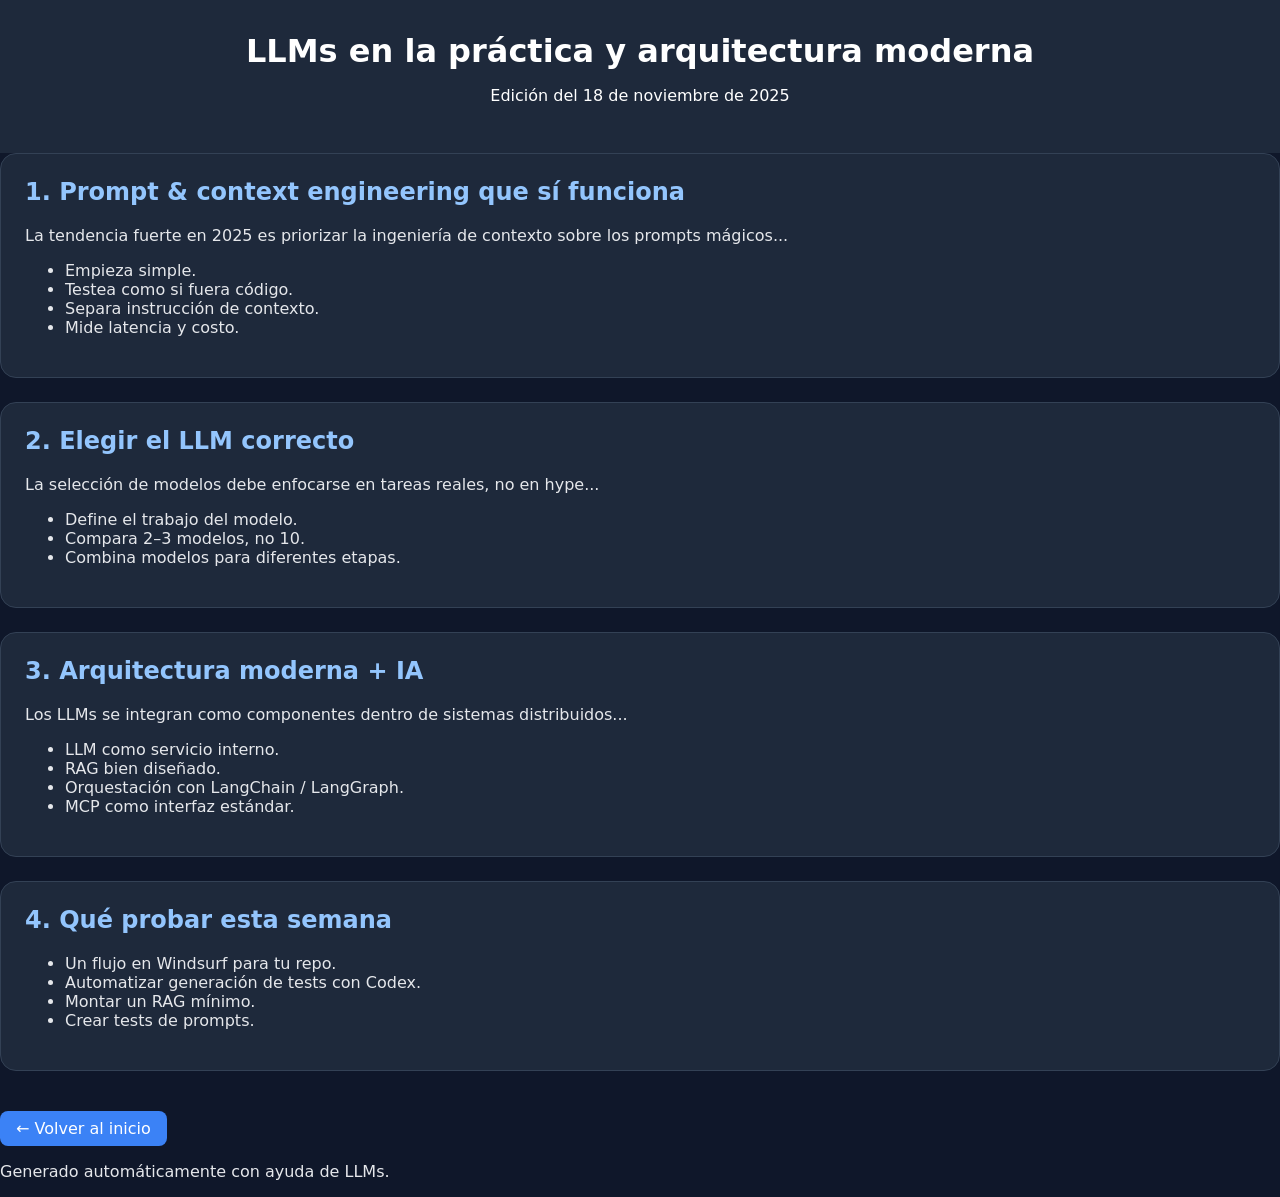
==== posts/2025-11-18.html @ 94446866 "Add new post on LLMs and modern architecture" ====
<!DOCTYPE html>
<html lang="es">
<head>
  <meta charset="UTF-8" />
  <title>LLMs en la práctica y arquitectura moderna – 18 nov 2025</title>
  <meta name="viewport" content="width=device-width, initial-scale=1" />
  <link rel="stylesheet" href="../style.css" />
</head>

<body>

<header>
  <h1>LLMs en la práctica y arquitectura moderna</h1>
  <p>Edición del 18 de noviembre de 2025</p>
</header>

<main class="article-body">

<section class="post-card">
<h2>1. Prompt & context engineering que sí funciona</h2>
<p>La tendencia fuerte en 2025 es priorizar la ingeniería de contexto sobre los prompts mágicos...</p>
<ul>
  <li>Empieza simple.</li>
  <li>Testea como si fuera código.</li>
  <li>Separa instrucción de contexto.</li>
  <li>Mide latencia y costo.</li>
</ul>
</section>

<section class="post-card">
<h2>2. Elegir el LLM correcto</h2>
<p>La selección de modelos debe enfocarse en tareas reales, no en hype...</p>
<ul>
  <li>Define el trabajo del modelo.</li>
  <li>Compara 2–3 modelos, no 10.</li>
  <li>Combina modelos para diferentes etapas.</li>
</ul>
</section>

<section class="post-card">
<h2>3. Arquitectura moderna + IA</h2>
<p>Los LLMs se integran como componentes dentro de sistemas distribuidos...</p>
<ul>
  <li>LLM como servicio interno.</li>
  <li>RAG bien diseñado.</li>
  <li>Orquestación con LangChain / LangGraph.</li>
  <li>MCP como interfaz estándar.</li>
</ul>
</section>

<section class="post-card">
<h2>4. Qué probar esta semana</h2>
<ul>
  <li>Un flujo en Windsurf para tu repo.</li>
  <li>Automatizar generación de tests con Codex.</li>
  <li>Montar un RAG mínimo.</li>
  <li>Crear tests de prompts.</li>
</ul>
</section>

<a class="btn" href="../index.html">← Volver al inicio</a>

</main>

<footer>
  <p>Generado automáticamente con ayuda de LLMs.</p>
</footer>

</body>
</html>
---- style.css ----
body {
  font-family: system-ui, sans-serif;
  margin: 0;
  padding: 0;
  background: #0f172a;
  color: #e5e7eb;
}

header {
  text-align: center;
  padding: 2rem 1rem;
  background: #1e293b;
  color: white;
}

header h1 {
  margin: 0;
  font-size: 2rem;
}

.search-section {
  text-align: center;
  padding: 1rem;
}

#searchInput {
  max-width: 400px;
  width: 90%;
  padding: 0.7rem;
  border-radius: 0.5rem;
  border: none;
  background: #1e293b;
  color: #e5e7eb;
  font-size: 1rem;
}

#postsContainer {
  max-width: 900px;
  margin: auto;
  padding: 1rem;
}

.post-card {
  background: #1e293b;
  border-radius: 1rem;
  padding: 1.5rem;
  margin-bottom: 1.5rem;
  border: 1px solid #334155;
}

.post-card h2 {
  margin-top: 0;
  color: #93c5fd;
}

.post-card .date {
  color: #a1a1aa;
  font-size: 0.9rem;
}

.btn {
  display: inline-block;
  margin-top: 1rem;
  padding: 0.5rem 1rem;
  background: #3b82f6;
  color: white;
  border-radius: 0.5rem;
  text-decoration: none;
}

#pagination {
  text-align: center;
  padding: 1rem;
}

#pagination button {
  margin: 0 0.3rem;
  padding: 0.4rem 0.8rem;
  border: none;
  border-radius: 0.4rem;
  background: #1e293b;
  color: #e5e7eb;
}

#pagination .active {
  background: #3b82f6;
}
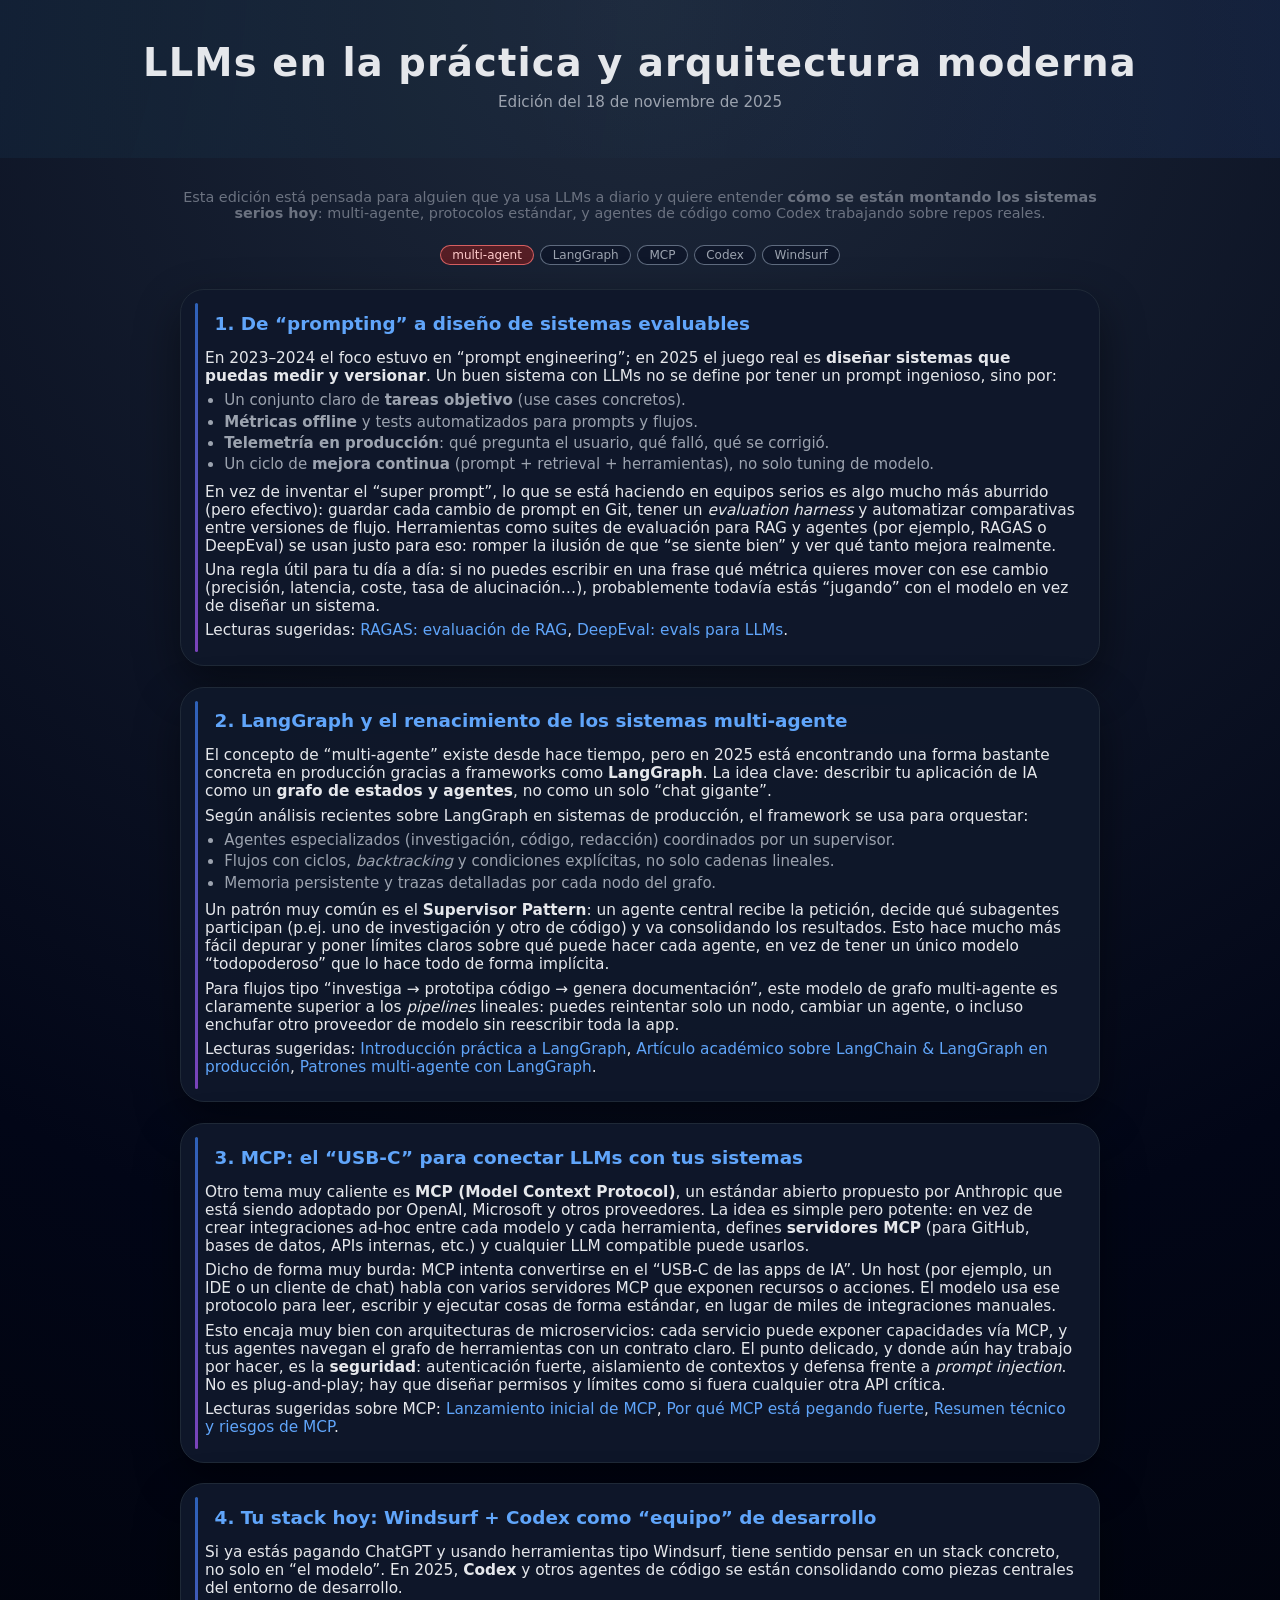
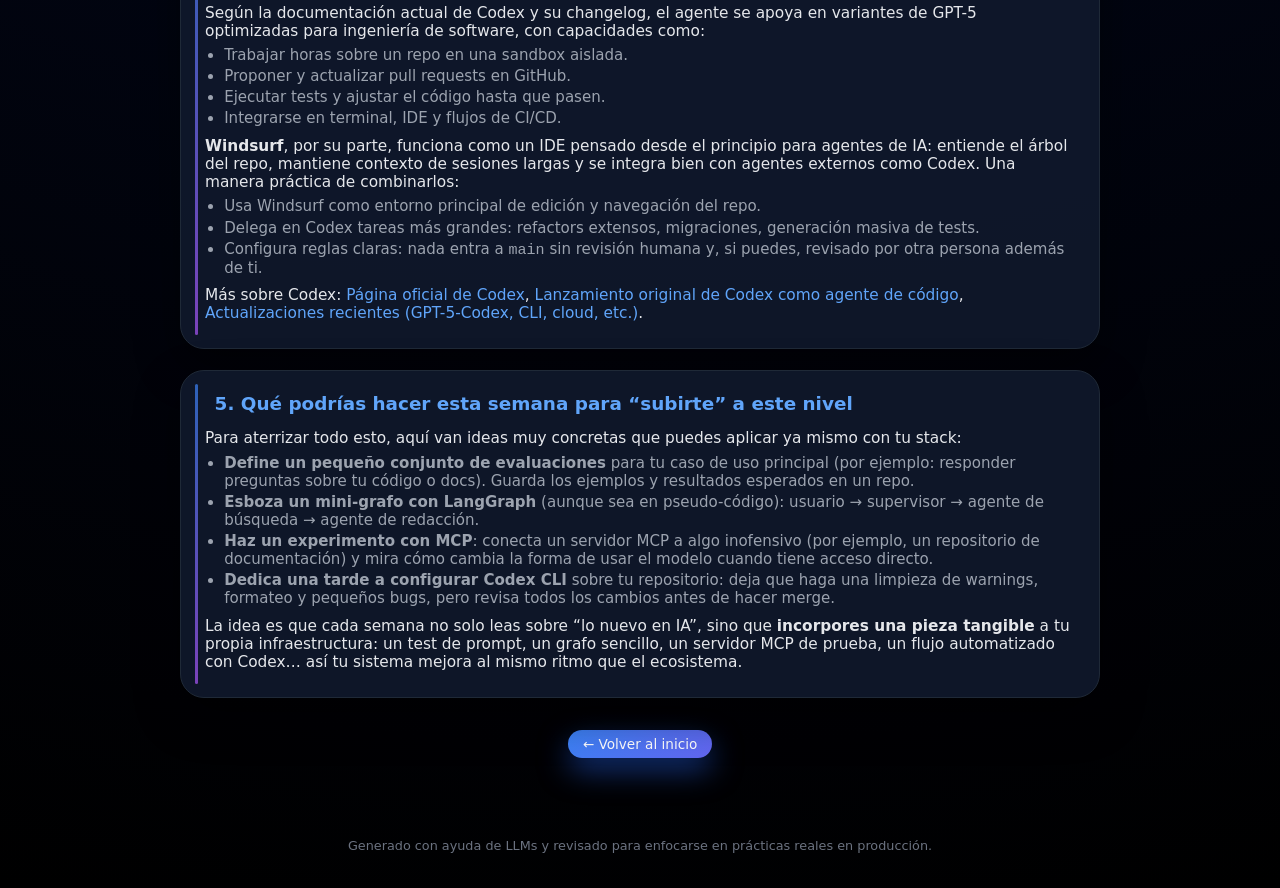
==== commit c8e6d2d1: "Enhance article layout and styling for improved readability and user experience" ====
--- a/posts/2025-11-18.html
+++ b/posts/2025-11-18.html
@@ -4,66 +4,219 @@
   <meta charset="UTF-8" />
   <title>LLMs en la práctica y arquitectura moderna – 18 nov 2025</title>
   <meta name="viewport" content="width=device-width, initial-scale=1" />
+  <meta name="description" content="Cómo diseñar sistemas modernos con LLMs: LangGraph, MCP, Codex, Windsurf y patrones multi-agente usados hoy en producción." />
   <link rel="stylesheet" href="../style.css" />
 </head>
 
 <body>
-
 <header>
   <h1>LLMs en la práctica y arquitectura moderna</h1>
   <p>Edición del 18 de noviembre de 2025</p>
 </header>
 
 <main class="article-body">
-
-<section class="post-card">
-<h2>1. Prompt & context engineering que sí funciona</h2>
-<p>La tendencia fuerte en 2025 es priorizar la ingeniería de contexto sobre los prompts mágicos...</p>
-<ul>
-  <li>Empieza simple.</li>
-  <li>Testea como si fuera código.</li>
-  <li>Separa instrucción de contexto.</li>
-  <li>Mide latencia y costo.</li>
-</ul>
-</section>
-
-<section class="post-card">
-<h2>2. Elegir el LLM correcto</h2>
-<p>La selección de modelos debe enfocarse en tareas reales, no en hype...</p>
-<ul>
-  <li>Define el trabajo del modelo.</li>
-  <li>Compara 2–3 modelos, no 10.</li>
-  <li>Combina modelos para diferentes etapas.</li>
-</ul>
-</section>
-
-<section class="post-card">
-<h2>3. Arquitectura moderna + IA</h2>
-<p>Los LLMs se integran como componentes dentro de sistemas distribuidos...</p>
-<ul>
-  <li>LLM como servicio interno.</li>
-  <li>RAG bien diseñado.</li>
-  <li>Orquestación con LangChain / LangGraph.</li>
-  <li>MCP como interfaz estándar.</li>
-</ul>
-</section>
-
-<section class="post-card">
-<h2>4. Qué probar esta semana</h2>
-<ul>
-  <li>Un flujo en Windsurf para tu repo.</li>
-  <li>Automatizar generación de tests con Codex.</li>
-  <li>Montar un RAG mínimo.</li>
-  <li>Crear tests de prompts.</li>
-</ul>
-</section>
-
-<a class="btn" href="../index.html">← Volver al inicio</a>
-
+  <p class="date">
+    Esta edición está pensada para alguien que ya usa LLMs a diario y quiere
+    entender <strong>cómo se están montando los sistemas serios hoy</strong>: multi-agente,
+    protocolos estándar, y agentes de código como Codex trabajando sobre repos reales.
+  </p>
+
+  <div class="article-meta">
+    <span class="tag tag--hot">multi-agent</span>
+    <span class="tag">LangGraph</span>
+    <span class="tag">MCP</span>
+    <span class="tag">Codex</span>
+    <span class="tag">Windsurf</span>
+  </div>
+
+  <section>
+    <h2>1. De “prompting” a diseño de sistemas evaluables</h2>
+    <p>
+      En 2023–2024 el foco estuvo en “prompt engineering”; en 2025 el juego real
+      es <strong>diseñar sistemas que puedas medir y versionar</strong>. Un buen sistema
+      con LLMs no se define por tener un prompt ingenioso, sino por:
+    </p>
+    <ul>
+      <li>Un conjunto claro de <strong>tareas objetivo</strong> (use cases concretos).</li>
+      <li><strong>Métricas offline</strong> y tests automatizados para prompts y flujos.</li>
+      <li><strong>Telemetría en producción</strong>: qué pregunta el usuario, qué falló, qué se corrigió.</li>
+      <li>Un ciclo de <strong>mejora continua</strong> (prompt + retrieval + herramientas), no solo tuning de modelo.</li>
+    </ul>
+    <p>
+      En vez de inventar el “super prompt”, lo que se está haciendo en equipos
+      serios es algo mucho más aburrido (pero efectivo): guardar cada cambio de
+      prompt en Git, tener un <em>evaluation harness</em> y automatizar comparativas
+      entre versiones de flujo. Herramientas como suites de evaluación para
+      RAG y agentes (por ejemplo, RAGAS o DeepEval) se usan justo para eso:
+      romper la ilusión de que “se siente bien” y ver qué tanto mejora realmente.
+    </p>
+    <p>
+      Una regla útil para tu día a día: si no puedes escribir en una frase
+      qué métrica quieres mover con ese cambio (precisión, latencia, coste,
+      tasa de alucinación…), probablemente todavía estás “jugando” con el modelo
+      en vez de diseñar un sistema.
+    </p>
+    <p class="article-links">
+      Lecturas sugeridas:
+      <a href="https://www.ragas.io/" target="_blank" rel="noopener">RAGAS: evaluación de RAG</a>,
+      <a href="https://docs.deepeval.com/" target="_blank" rel="noopener">DeepEval: evals para LLMs</a>.
+    </p>
+  </section>
+
+  <section>
+    <h2>2. LangGraph y el renacimiento de los sistemas multi-agente</h2>
+    <p>
+      El concepto de “multi-agente” existe desde hace tiempo, pero en 2025
+      está encontrando una forma bastante concreta en producción gracias a
+      frameworks como <strong>LangGraph</strong>. La idea clave: describir tu aplicación
+      de IA como un <strong>grafo de estados y agentes</strong>, no como un solo “chat gigante”.
+    </p>
+    <p>
+      Según análisis recientes sobre LangGraph en sistemas de producción, el
+      framework se usa para orquestar:
+    </p>
+    <ul>
+      <li>Agentes especializados (investigación, código, redacción) coordinados por un supervisor.</li>
+      <li>Flujos con ciclos, <em>backtracking</em> y condiciones explícitas, no solo cadenas lineales.</li>
+      <li>Memoria persistente y trazas detalladas por cada nodo del grafo.</li>
+    </ul>
+    <p>
+      Un patrón muy común es el <strong>Supervisor Pattern</strong>: un agente central
+      recibe la petición, decide qué subagentes participan (p.ej. uno de
+      investigación y otro de código) y va consolidando los resultados. Esto
+      hace mucho más fácil depurar y poner límites claros sobre qué puede
+      hacer cada agente, en vez de tener un único modelo “todopoderoso”
+      que lo hace todo de forma implícita.
+    </p>
+    <p>
+      Para flujos tipo “investiga → prototipa código → genera documentación”,
+      este modelo de grafo multi-agente es claramente superior a los
+      <em>pipelines</em> lineales: puedes reintentar solo un nodo, cambiar un agente,
+      o incluso enchufar otro proveedor de modelo sin reescribir toda la app.
+    </p>
+    <p class="article-links">
+      Lecturas sugeridas:
+      <a href="https://www.emergentmind.com/topics/langgraph" target="_blank" rel="noopener">Introducción práctica a LangGraph</a>,
+      <a href="https://datalensjourna.com/index.php/JDDI/article/view/35" target="_blank" rel="noopener">Artículo académico sobre LangChain &amp; LangGraph en producción</a>,
+      <a href="https://www.jangwook.net/en/blog/en/langgraph-multi-agent/" target="_blank" rel="noopener">Patrones multi-agente con LangGraph</a>.
+    </p>
+  </section>
+
+  <section>
+    <h2>3. MCP: el “USB-C” para conectar LLMs con tus sistemas</h2>
+    <p>
+      Otro tema muy caliente es <strong>MCP (Model Context Protocol)</strong>, un
+      estándar abierto propuesto por Anthropic que está siendo adoptado
+      por OpenAI, Microsoft y otros proveedores. La idea es simple pero
+      potente: en vez de crear integraciones ad-hoc entre cada modelo y
+      cada herramienta, defines <strong>servidores MCP</strong> (para GitHub, bases de datos,
+      APIs internas, etc.) y cualquier LLM compatible puede usarlos.
+    </p>
+    <p>
+      Dicho de forma muy burda: MCP intenta convertirse en el “USB-C de las
+      apps de IA”. Un host (por ejemplo, un IDE o un cliente de chat) habla
+      con varios servidores MCP que exponen recursos o acciones. El modelo
+      usa ese protocolo para leer, escribir y ejecutar cosas de forma
+      estándar, en lugar de miles de integraciones manuales.
+    </p>
+    <p>
+      Esto encaja muy bien con arquitecturas de microservicios: cada
+      servicio puede exponer capacidades vía MCP, y tus agentes navegan
+      el grafo de herramientas con un contrato claro. El punto delicado,
+      y donde aún hay trabajo por hacer, es la <strong>seguridad</strong>:
+      autenticación fuerte, aislamiento de contextos y defensa frente a
+      <em>prompt injection</em>. No es plug-and-play; hay que diseñar permisos
+      y límites como si fuera cualquier otra API crítica.
+    </p>
+    <p class="article-links">
+      Lecturas sugeridas sobre MCP:
+      <a href="https://www.theverge.com/2024/11/25/anthropic-model-context-protocol-data-sources" target="_blank" rel="noopener">Lanzamiento inicial de MCP</a>,
+      <a href="https://www.axios.com/2025/04/17/model-context-protocol-anthropic-open-source" target="_blank" rel="noopener">Por qué MCP está pegando fuerte</a>,
+      <a href="https://www.itpro.com/technology/artificial-intelligence/what-is-model-context-protocol-mcp" target="_blank" rel="noopener">Resumen técnico y riesgos de MCP</a>.
+    </p>
+  </section>
+
+  <section>
+    <h2>4. Tu stack hoy: Windsurf + Codex como “equipo” de desarrollo</h2>
+    <p>
+      Si ya estás pagando ChatGPT y usando herramientas tipo Windsurf,
+      tiene sentido pensar en un stack concreto, no solo en “el modelo”.
+      En 2025, <strong>Codex</strong> y otros agentes de código se están consolidando como
+      piezas centrales del entorno de desarrollo.
+    </p>
+    <p>
+      Según la documentación actual de Codex y su changelog, el agente se apoya
+      en variantes de GPT-5 optimizadas para ingeniería de software, con
+      capacidades como:
+    </p>
+    <ul>
+      <li>Trabajar horas sobre un repo en una sandbox aislada.</li>
+      <li>Proponer y actualizar pull requests en GitHub.</li>
+      <li>Ejecutar tests y ajustar el código hasta que pasen.</li>
+      <li>Integrarse en terminal, IDE y flujos de CI/CD.</li>
+    </ul>
+    <p>
+      <strong>Windsurf</strong>, por su parte, funciona como un IDE pensado desde el
+      principio para agentes de IA: entiende el árbol del repo, mantiene
+      contexto de sesiones largas y se integra bien con agentes externos
+      como Codex. Una manera práctica de combinarlos:
+    </p>
+    <ul>
+      <li>Usa Windsurf como entorno principal de edición y navegación del repo.</li>
+      <li>Delega en Codex tareas más grandes: refactors extensos, migraciones, generación masiva de tests.</li>
+      <li>Configura reglas claras: nada entra a <code>main</code> sin revisión humana y, si puedes, revisado por otra persona además de ti.</li>
+    </ul>
+    <p class="article-links">
+      Más sobre Codex:
+      <a href="https://openai.com/codex/" target="_blank" rel="noopener">Página oficial de Codex</a>,
+      <a href="https://openai.com/index/introducing-codex/" target="_blank" rel="noopener">Lanzamiento original de Codex como agente de código</a>,
+      <a href="https://openai.com/index/introducing-upgrades-to-codex/" target="_blank" rel="noopener">Actualizaciones recientes (GPT-5-Codex, CLI, cloud, etc.)</a>.
+    </p>
+  </section>
+
+  <section>
+    <h2>5. Qué podrías hacer esta semana para “subirte” a este nivel</h2>
+    <p>
+      Para aterrizar todo esto, aquí van ideas muy concretas que puedes
+      aplicar ya mismo con tu stack:
+    </p>
+    <ul>
+      <li>
+        <strong>Define un pequeño conjunto de evaluaciones</strong> para tu caso de uso
+        principal (por ejemplo: responder preguntas sobre tu código o docs).
+        Guarda los ejemplos y resultados esperados en un repo.
+      </li>
+      <li>
+        <strong>Esboza un mini-grafo con LangGraph</strong> (aunque sea en pseudo-código):
+        usuario → supervisor → agente de búsqueda → agente de redacción.
+      </li>
+      <li>
+        <strong>Haz un experimento con MCP</strong>: conecta un servidor MCP a algo
+        inofensivo (por ejemplo, un repositorio de documentación) y mira
+        cómo cambia la forma de usar el modelo cuando tiene acceso directo.
+      </li>
+      <li>
+        <strong>Dedica una tarde a configurar Codex CLI</strong> sobre tu repositorio:
+        deja que haga una limpieza de warnings, formateo y pequeños bugs,
+        pero revisa todos los cambios antes de hacer merge.
+      </li>
+    </ul>
+    <p>
+      La idea es que cada semana no solo leas sobre “lo nuevo en IA”, sino
+      que <strong>incorpores una pieza tangible</strong> a tu propia infraestructura:
+      un test de prompt, un grafo sencillo, un servidor MCP de prueba,
+      un flujo automatizado con Codex… así tu sistema mejora al mismo ritmo
+      que el ecosistema.
+    </p>
+  </section>
+
+  <p style="text-align:center; margin-top:2rem;">
+    <a class="btn" href="../index.html">← Volver al inicio</a>
+  </p>
 </main>
 
 <footer>
-  <p>Generado automáticamente con ayuda de LLMs.</p>
+  <p>Generado con ayuda de LLMs y revisado para enfocarse en prácticas reales en producción.</p>
 </footer>
 
 </body>
--- a/style.css
+++ b/style.css
@@ -1,87 +1,377 @@
+:root {
+  --bg: #020617;
+  --bg-elevated: #020617;
+  --card: rgba(15, 23, 42, 0.96);
+  --card-soft: rgba(15, 23, 42, 0.88);
+  --border-subtle: #1f2937;
+  --accent: #3b82f6;
+  --accent-soft: rgba(59, 130, 246, 0.12);
+  --accent-strong: #60a5fa;
+  --text-main: #e5e7eb;
+  --text-muted: #9ca3af;
+  --text-soft: #6b7280;
+  --danger: #fb7185;
+  --radius-lg: 18px;
+  --radius-xl: 24px;
+  --shadow-soft: 0 18px 45px rgba(0, 0, 0, 0.45);
+}
+
+/* Layout base */
+
+*,
+*::before,
+*::after {
+  box-sizing: border-box;
+}
+
 body {
-  font-family: system-ui, sans-serif;
   margin: 0;
   padding: 0;
-  background: #0f172a;
-  color: #e5e7eb;
-}
+  font-family: system-ui, -apple-system, BlinkMacSystemFont, "SF Pro Text",
+    "Segoe UI", sans-serif;
+  background:
+    radial-gradient(circle at top, #1e293b 0, #020617 50%, #000 100%);
+  color: var(--text-main);
+  min-height: 100vh;
+}
+
+/* Header / hero */
 
 header {
   text-align: center;
-  padding: 2rem 1rem;
-  background: #1e293b;
-  color: white;
+  padding: 2.5rem 1rem 2rem;
+  position: relative;
+  overflow: hidden;
+}
+
+header::before {
+  content: "";
+  position: absolute;
+  inset: -40%;
+  background:
+    radial-gradient(circle at 0 0, rgba(56, 189, 248, 0.12), transparent 55%),
+    radial-gradient(circle at 100% 0, rgba(59, 130, 246, 0.2), transparent 55%);
+  opacity: 0.8;
+  pointer-events: none;
+  z-index: -1;
 }
 
 header h1 {
   margin: 0;
-  font-size: 2rem;
-}
+  font-size: clamp(2rem, 3vw, 2.6rem);
+  font-weight: 700;
+  letter-spacing: 0.03em;
+}
+
+header p {
+  margin-top: 0.5rem;
+  color: var(--text-muted);
+  font-size: 0.95rem;
+}
+
+/* Buscador */
 
 .search-section {
-  text-align: center;
-  padding: 1rem;
+  display: flex;
+  justify-content: center;
+  padding: 0 1rem 1.5rem;
 }
 
 #searchInput {
-  max-width: 400px;
-  width: 90%;
-  padding: 0.7rem;
-  border-radius: 0.5rem;
+  width: 100%;
+  max-width: 520px;
+  padding: 0.75rem 1rem;
+  border-radius: 999px;
+  border: 1px solid rgba(148, 163, 184, 0.5);
+  background: rgba(15, 23, 42, 0.85);
+  color: var(--text-main);
+  font-size: 0.95rem;
+  outline: none;
+  transition:
+    border-color 0.15s ease,
+    background 0.15s ease,
+    box-shadow 0.15s ease,
+    transform 0.12s ease;
+}
+
+#searchInput::placeholder {
+  color: var(--text-soft);
+}
+
+#searchInput:focus {
+  border-color: var(--accent-strong);
+  background: #020617;
+  box-shadow: 0 0 0 1px rgba(59, 130, 246, 0.55), 0 18px 35px rgba(15, 23, 42, 0.9);
+  transform: translateY(-1px);
+}
+
+/* Listado de posts */
+
+#postsContainer {
+  max-width: 960px;
+  margin: 0 auto;
+  padding: 0 1.25rem 2rem;
+}
+
+.post-card {
+  background: var(--card);
+  border-radius: var(--radius-xl);
+  padding: 1.5rem 1.6rem;
+  margin-bottom: 1.5rem;
+  border: 1px solid rgba(148, 163, 184, 0.18);
+  box-shadow: var(--shadow-soft);
+  position: relative;
+  overflow: hidden;
+  transform: translateY(0);
+  transition:
+    transform 0.16s ease-out,
+    box-shadow 0.16s ease-out,
+    border-color 0.16s ease-out,
+    background 0.16s ease-out;
+}
+
+.post-card::before {
+  content: "";
+  position: absolute;
+  inset: -40%;
+  background: radial-gradient(circle at top left, rgba(59, 130, 246, 0.15), transparent 55%);
+  opacity: 0;
+  transition: opacity 0.2s ease-out;
+  pointer-events: none;
+}
+
+.post-card:hover {
+  transform: translateY(-3px);
+  box-shadow: 0 24px 55px rgba(0, 0, 0, 0.65);
+  border-color: rgba(129, 140, 248, 0.5);
+  background: var(--card-soft);
+}
+
+.post-card:hover::before {
+  opacity: 1;
+}
+
+.post-card h2 {
+  margin: 0 0 0.4rem;
+  font-size: 1.2rem;
+  color: var(--accent-strong);
+}
+
+.post-card .date {
+  font-size: 0.8rem;
+  color: var(--text-soft);
+  text-transform: uppercase;
+  letter-spacing: 0.09em;
+}
+
+.post-card p {
+  margin: 0.6rem 0 1rem;
+  color: var(--text-muted);
+  font-size: 0.95rem;
+}
+
+.btn {
+  display: inline-flex;
+  align-items: center;
+  justify-content: center;
+  padding: 0.4rem 0.9rem;
+  border-radius: 999px;
+  font-size: 0.85rem;
   border: none;
-  background: #1e293b;
-  color: #e5e7eb;
+  text-decoration: none;
+  cursor: pointer;
+  background: linear-gradient(135deg, var(--accent), #6366f1);
+  color: white;
+  box-shadow: 0 12px 30px rgba(37, 99, 235, 0.5);
+  transition:
+    transform 0.12s ease,
+    box-shadow 0.12s ease,
+    filter 0.12s ease;
+}
+
+.btn:hover {
+  transform: translateY(-1px);
+  filter: brightness(1.05);
+  box-shadow: 0 16px 40px rgba(37, 99, 235, 0.7);
+}
+
+/* Paginación */
+
+#pagination {
+  text-align: center;
+  padding: 0.5rem 1rem 2.5rem;
+}
+
+#pagination button {
+  margin: 0 0.25rem;
+  padding: 0.4rem 0.8rem;
+  border-radius: 999px;
+  border: 1px solid rgba(148, 163, 184, 0.5);
+  background: rgba(15, 23, 42, 0.9);
+  color: var(--text-muted);
+  font-size: 0.8rem;
+  cursor: pointer;
+  transition:
+    background 0.15s ease,
+    color 0.15s ease,
+    border-color 0.15s ease;
+}
+
+#pagination button.active {
+  background: var(--accent);
+  color: #f9fafb;
+  border-color: transparent;
+}
+
+/* Footer */
+
+footer {
+  text-align: center;
+  padding: 0.75rem 1rem 1.5rem;
+  color: var(--text-soft);
+  font-size: 0.8rem;
+}
+
+/* Página de artículo */
+
+.article-body {
+  max-width: 960px;
+  margin: 0 auto;
+  padding: 1.5rem 1.25rem 3rem;
+}
+
+.article-body h1 {
+  text-align: center;
+  margin-bottom: 0.3rem;
+  font-size: clamp(1.8rem, 3vw, 2.4rem);
+}
+
+.article-body .date {
+  text-align: center;
+  color: var(--text-soft);
+  font-size: 0.9rem;
+  margin-bottom: 1.5rem;
+}
+
+.article-body section {
+  background: var(--card);
+  border-radius: var(--radius-xl);
+  border: 1px solid var(--border-subtle);
+  padding: 1.4rem 1.5rem 1.2rem;
+  margin-bottom: 1.3rem;
+  box-shadow: var(--shadow-soft);
+  position: relative;
+}
+
+.article-body section::before {
+  content: "";
+  position: absolute;
+  inset-block: 0.8rem 0.8rem;
+  inset-inline-start: 0.85rem;
+  width: 3px;
+  border-radius: 999px;
+  background: linear-gradient(to bottom, var(--accent), #a855f7);
+  opacity: 0.7;
+}
+
+.article-body section > * {
+  margin-inline-start: 0.6rem;
+}
+
+.article-body h2 {
+  margin-top: 0;
+  font-size: 1.15rem;
+  color: var(--accent-strong);
+}
+
+.article-body h3 {
+  margin-top: 0.9rem;
   font-size: 1rem;
-}
-
-#postsContainer {
-  max-width: 900px;
-  margin: auto;
-  padding: 1rem;
-}
-
-.post-card {
-  background: #1e293b;
-  border-radius: 1rem;
-  padding: 1.5rem;
+  color: #c4b5fd;
+}
+
+.article-body p {
+  margin: 0.4rem 0;
+  color: var(--text-main);
+  font-size: 0.96rem;
+}
+
+.article-body ul {
+  margin: 0.4rem 0 0.6rem;
+  padding-left: 1.2rem;
+}
+
+.article-body li {
+  margin: 0.2rem 0;
+  font-size: 0.94rem;
+  color: var(--text-muted);
+}
+
+.article-meta {
+  display: flex;
+  flex-wrap: wrap;
+  justify-content: center;
+  gap: 0.4rem;
   margin-bottom: 1.5rem;
-  border: 1px solid #334155;
-}
-
-.post-card h2 {
-  margin-top: 0;
-  color: #93c5fd;
-}
-
-.post-card .date {
-  color: #a1a1aa;
-  font-size: 0.9rem;
-}
-
-.btn {
-  display: inline-block;
-  margin-top: 1rem;
-  padding: 0.5rem 1rem;
-  background: #3b82f6;
-  color: white;
-  border-radius: 0.5rem;
+}
+
+.tag {
+  border-radius: 999px;
+  border: 1px solid rgba(148, 163, 184, 0.6);
+  padding: 0.15rem 0.7rem;
+  font-size: 0.75rem;
+  color: var(--text-muted);
+  background: rgba(15, 23, 42, 0.9);
+}
+
+.tag--hot {
+  border-color: rgba(248, 113, 113, 0.8);
+  color: #fecaca;
+  background: rgba(127, 29, 29, 0.6);
+}
+
+.article-links {
+  margin-top: 0.8rem;
+  font-size: 0.85rem;
+  color: var(--text-soft);
+}
+
+.article-links a {
+  color: var(--accent-strong);
   text-decoration: none;
 }
 
-#pagination {
-  text-align: center;
-  padding: 1rem;
-}
-
-#pagination button {
-  margin: 0 0.3rem;
-  padding: 0.4rem 0.8rem;
-  border: none;
-  border-radius: 0.4rem;
-  background: #1e293b;
-  color: #e5e7eb;
-}
-
-#pagination .active {
-  background: #3b82f6;
-}
+.article-links a:hover {
+  text-decoration: underline;
+}
+
+/* Enlaces generales */
+
+a {
+  color: var(--accent-strong);
+}
+
+a:hover {
+  text-decoration: underline;
+}
+
+/* Responsive */
+
+@media (max-width: 640px) {
+  header {
+    padding: 2rem 1rem 1.3rem;
+  }
+
+  .post-card {
+    padding: 1.2rem 1.1rem;
+    border-radius: 16px;
+  }
+
+  .article-body {
+    padding: 1.3rem 0.9rem 2.5rem;
+  }
+
+  .article-body section {
+    padding: 1.1rem 1.1rem 0.9rem;
+  }
+}
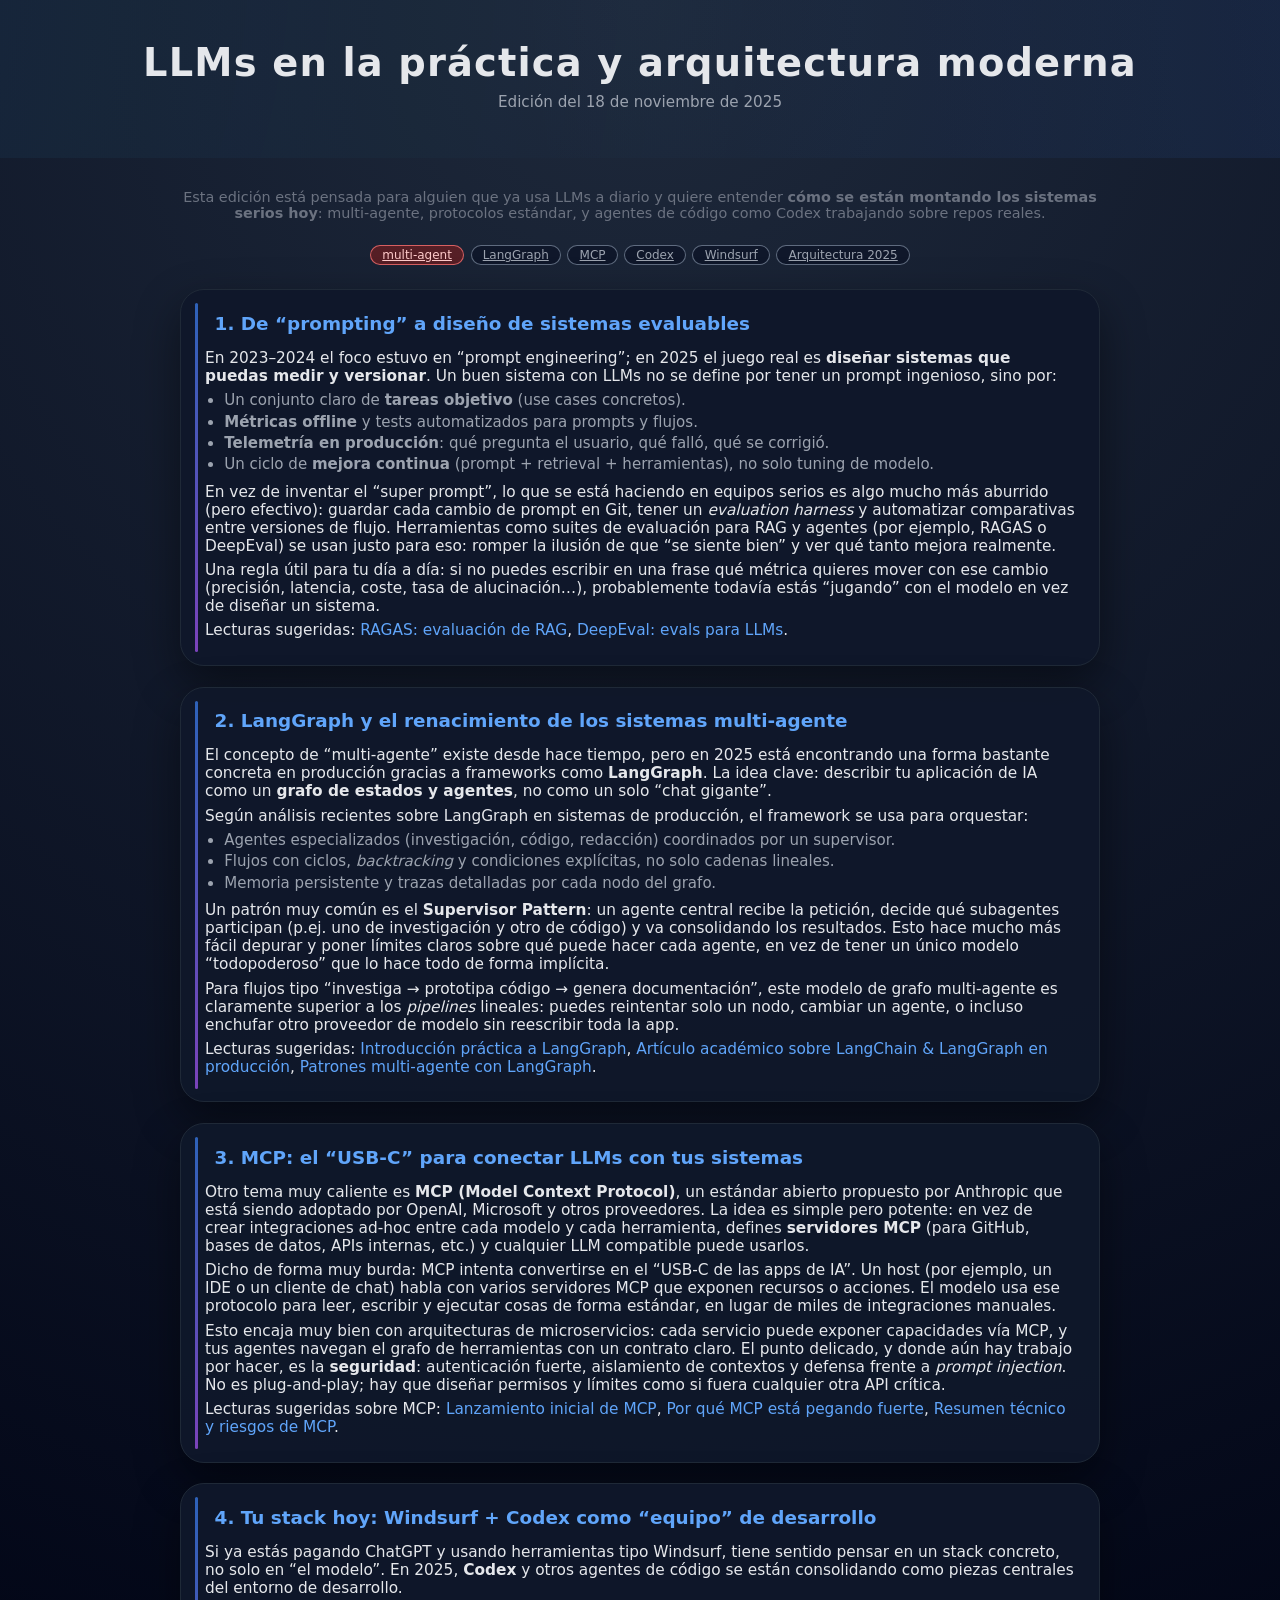
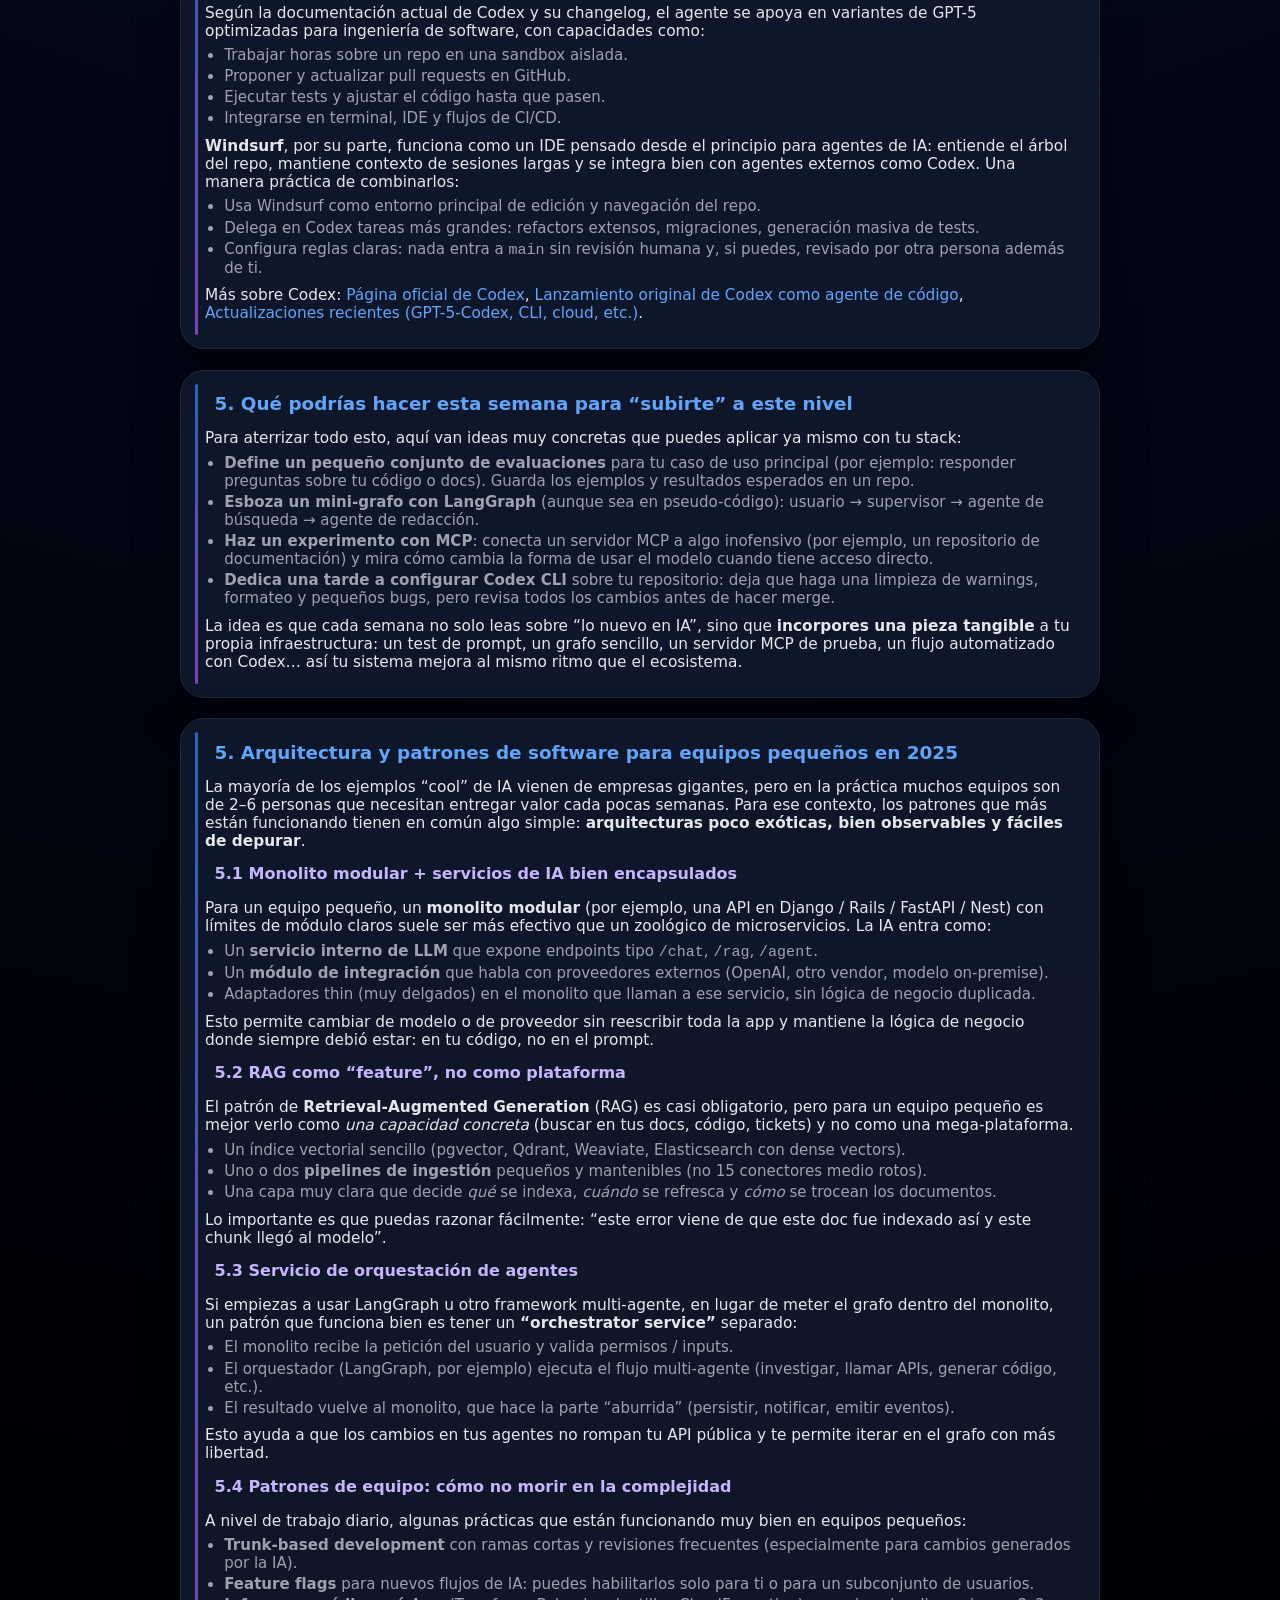
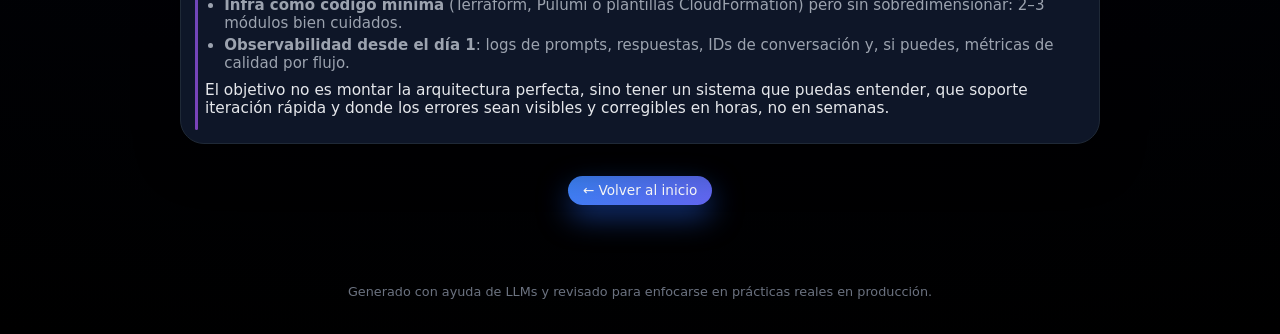
==== commit 9fd92e5d: "Refactor article tags to use anchor elements for better accessibility and navigation; add new sectio" ====
--- a/posts/2025-11-18.html
+++ b/posts/2025-11-18.html
@@ -22,14 +22,15 @@
   </p>
 
   <div class="article-meta">
-    <span class="tag tag--hot">multi-agent</span>
-    <span class="tag">LangGraph</span>
-    <span class="tag">MCP</span>
-    <span class="tag">Codex</span>
-    <span class="tag">Windsurf</span>
-  </div>
-
-  <section>
+  <a class="tag tag--hot" href="#multi-agent">multi-agent</a>
+  <a class="tag" href="#multi-agent">LangGraph</a>
+  <a class="tag" href="#mcp">MCP</a>
+  <a class="tag" href="#codex-windsurf">Codex</a>
+  <a class="tag" href="#codex-windsurf">Windsurf</a>
+  <a class="tag" href="#arquitectura-patrones">Arquitectura 2025</a>
+</div>
+
+  <section id="prompting">
     <h2>1. De “prompting” a diseño de sistemas evaluables</h2>
     <p>
       En 2023–2024 el foco estuvo en “prompt engineering”; en 2025 el juego real
@@ -63,7 +64,7 @@
     </p>
   </section>
 
-  <section>
+  <section id="multi-agent">
     <h2>2. LangGraph y el renacimiento de los sistemas multi-agente</h2>
     <p>
       El concepto de “multi-agente” existe desde hace tiempo, pero en 2025
@@ -102,7 +103,7 @@
     </p>
   </section>
 
-  <section>
+  <section  id="mcp">
     <h2>3. MCP: el “USB-C” para conectar LLMs con tus sistemas</h2>
     <p>
       Otro tema muy caliente es <strong>MCP (Model Context Protocol)</strong>, un
@@ -136,7 +137,7 @@
     </p>
   </section>
 
-  <section>
+  <section id="codex-windsurf">
     <h2>4. Tu stack hoy: Windsurf + Codex como “equipo” de desarrollo</h2>
     <p>
       Si ya estás pagando ChatGPT y usando herramientas tipo Windsurf,
@@ -210,6 +211,78 @@
     </p>
   </section>
 
+    <section id="arquitectura-patrones">
+    <h2>5. Arquitectura y patrones de software para equipos pequeños en 2025</h2>
+    <p>
+      La mayoría de los ejemplos “cool” de IA vienen de empresas gigantes, pero en la práctica
+      muchos equipos son de 2–6 personas que necesitan entregar valor cada pocas semanas.
+      Para ese contexto, los patrones que más están funcionando tienen en común algo simple:
+      <strong>arquitecturas poco exóticas, bien observables y fáciles de depurar</strong>.
+    </p>
+
+    <h3>5.1 Monolito modular + servicios de IA bien encapsulados</h3>
+    <p>
+      Para un equipo pequeño, un <strong>monolito modular</strong> (por ejemplo, una API en Django / Rails /
+      FastAPI / Nest) con límites de módulo claros suele ser más efectivo que un zoológico de
+      microservicios. La IA entra como:
+    </p>
+    <ul>
+      <li>Un <strong>servicio interno de LLM</strong> que expone endpoints tipo <code>/chat</code>, <code>/rag</code>, <code>/agent</code>.</li>
+      <li>Un <strong>módulo de integración</strong> que habla con proveedores externos (OpenAI, otro vendor, modelo on-premise).</li>
+      <li>Adaptadores thin (muy delgados) en el monolito que llaman a ese servicio, sin lógica de negocio duplicada.</li>
+    </ul>
+    <p>
+      Esto permite cambiar de modelo o de proveedor sin reescribir toda la app y mantiene la lógica
+      de negocio donde siempre debió estar: en tu código, no en el prompt.
+    </p>
+
+    <h3>5.2 RAG como “feature”, no como plataforma</h3>
+    <p>
+      El patrón de <strong>Retrieval-Augmented Generation</strong> (RAG) es casi obligatorio, pero
+      para un equipo pequeño es mejor verlo como <em>una capacidad concreta</em> (buscar en tus docs,
+      código, tickets) y no como una mega-plataforma.
+    </p>
+    <ul>
+      <li>Un índice vectorial sencillo (pgvector, Qdrant, Weaviate, Elasticsearch con dense vectors).</li>
+      <li>Uno o dos <strong>pipelines de ingestión</strong> pequeños y mantenibles (no 15 conectores medio rotos).</li>
+      <li>Una capa muy clara que decide <em>qué</em> se indexa, <em>cuándo</em> se refresca y <em>cómo</em> se trocean los documentos.</li>
+    </ul>
+    <p>
+      Lo importante es que puedas razonar fácilmente: “este error viene de que este doc fue indexado así y este chunk llegó al modelo”.
+    </p>
+
+    <h3>5.3 Servicio de orquestación de agentes</h3>
+    <p>
+      Si empiezas a usar LangGraph u otro framework multi-agente, en lugar de meter el grafo dentro
+      del monolito, un patrón que funciona bien es tener un <strong>“orchestrator service”</strong> separado:
+    </p>
+    <ul>
+      <li>El monolito recibe la petición del usuario y valida permisos / inputs.</li>
+      <li>El orquestador (LangGraph, por ejemplo) ejecuta el flujo multi-agente (investigar, llamar APIs, generar código, etc.).</li>
+      <li>El resultado vuelve al monolito, que hace la parte “aburrida” (persistir, notificar, emitir eventos).</li>
+    </ul>
+    <p>
+      Esto ayuda a que los cambios en tus agentes no rompan tu API pública y te permite iterar en el
+      grafo con más libertad.
+    </p>
+
+    <h3>5.4 Patrones de equipo: cómo no morir en la complejidad</h3>
+    <p>
+      A nivel de trabajo diario, algunas prácticas que están funcionando muy bien en equipos pequeños:
+    </p>
+    <ul>
+      <li><strong>Trunk-based development</strong> con ramas cortas y revisiones frecuentes (especialmente para cambios generados por la IA).</li>
+      <li><strong>Feature flags</strong> para nuevos flujos de IA: puedes habilitarlos solo para ti o para un subconjunto de usuarios.</li>
+      <li><strong>Infra como código mínima</strong> (Terraform, Pulumi o plantillas CloudFormation) pero sin sobredimensionar: 2–3 módulos bien cuidados.</li>
+      <li><strong>Observabilidad desde el día 1</strong>: logs de prompts, respuestas, IDs de conversación y, si puedes, métricas de calidad por flujo.</li>
+    </ul>
+    <p>
+      El objetivo no es montar la arquitectura perfecta, sino tener un sistema que puedas entender,
+      que soporte iteración rápida y donde los errores sean visibles y corregibles en horas, no en semanas.
+    </p>
+  </section>
+
+
   <p style="text-align:center; margin-top:2rem;">
     <a class="btn" href="../index.html">← Volver al inicio</a>
   </p>
--- a/style.css
+++ b/style.css
@@ -23,6 +23,9 @@
 *::after {
   box-sizing: border-box;
 }
+html {
+  scroll-behavior: smooth;
+}
 
 body {
   margin: 0;
